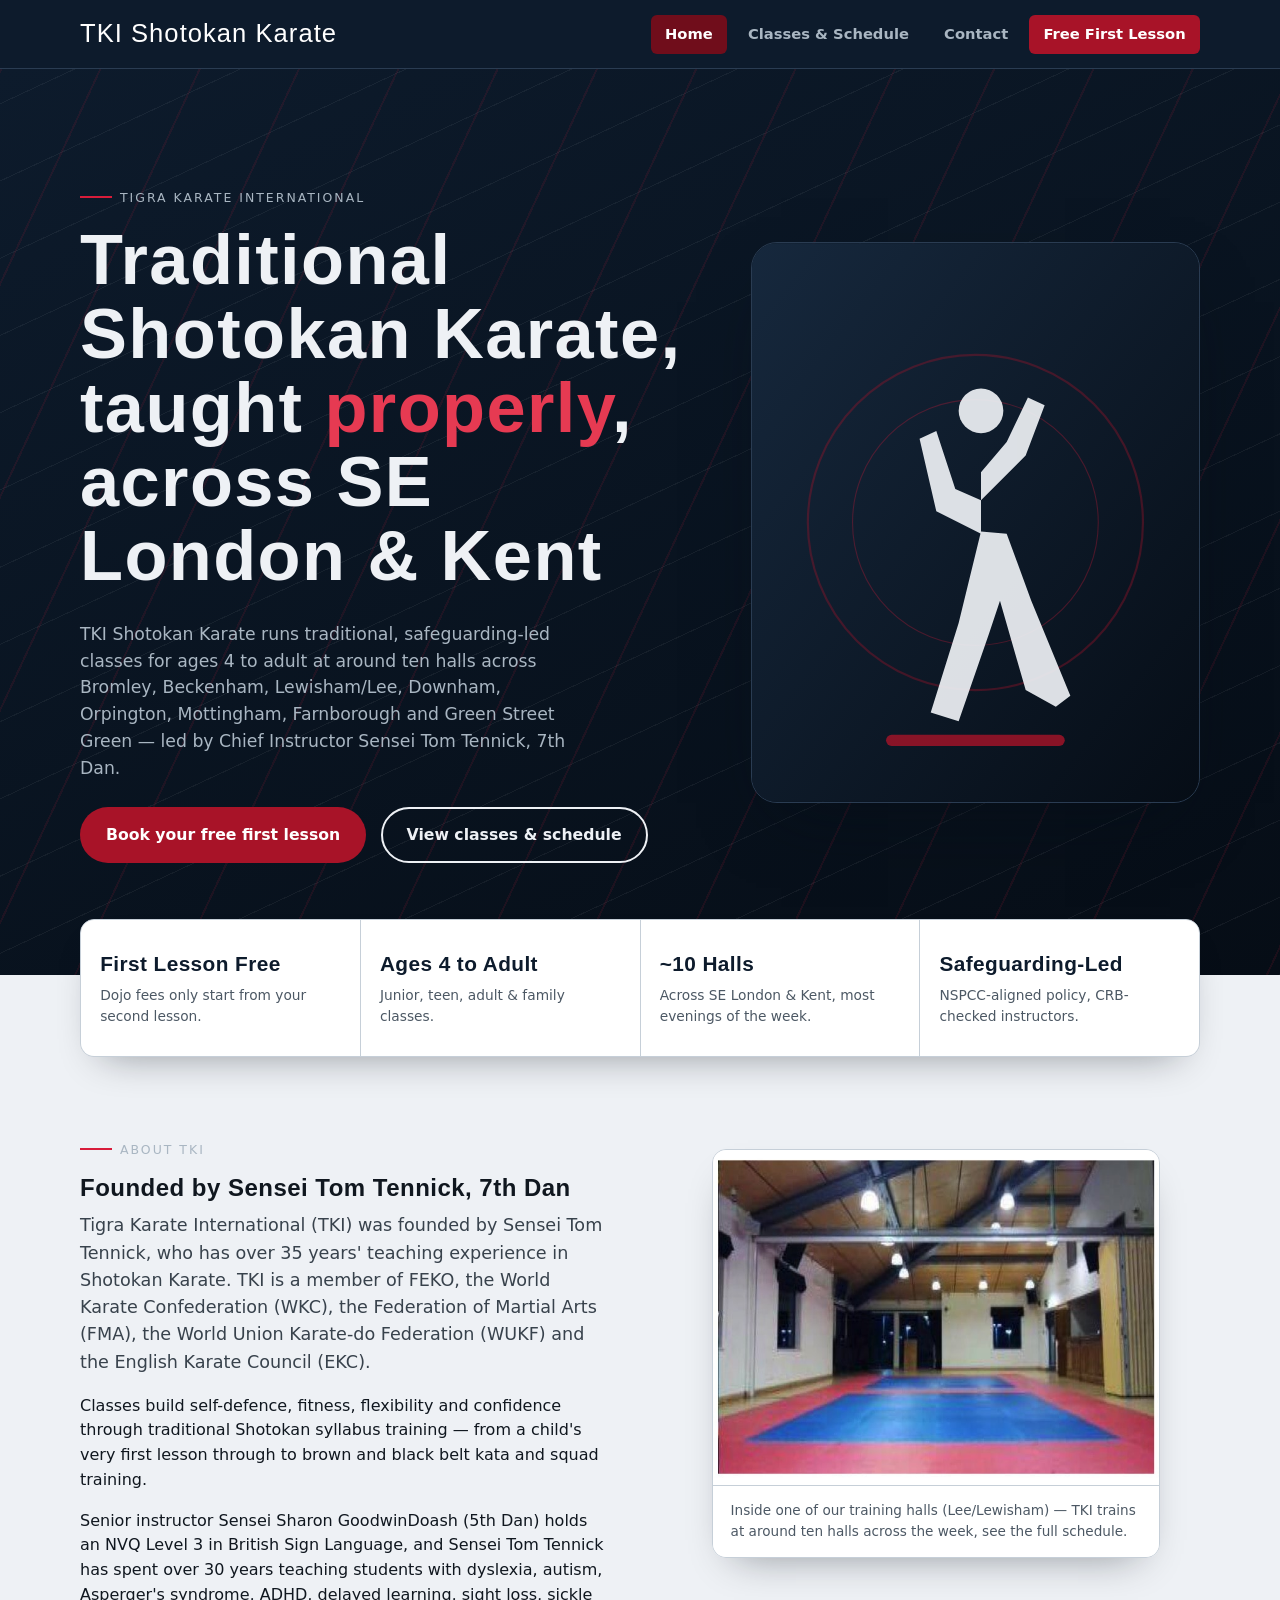
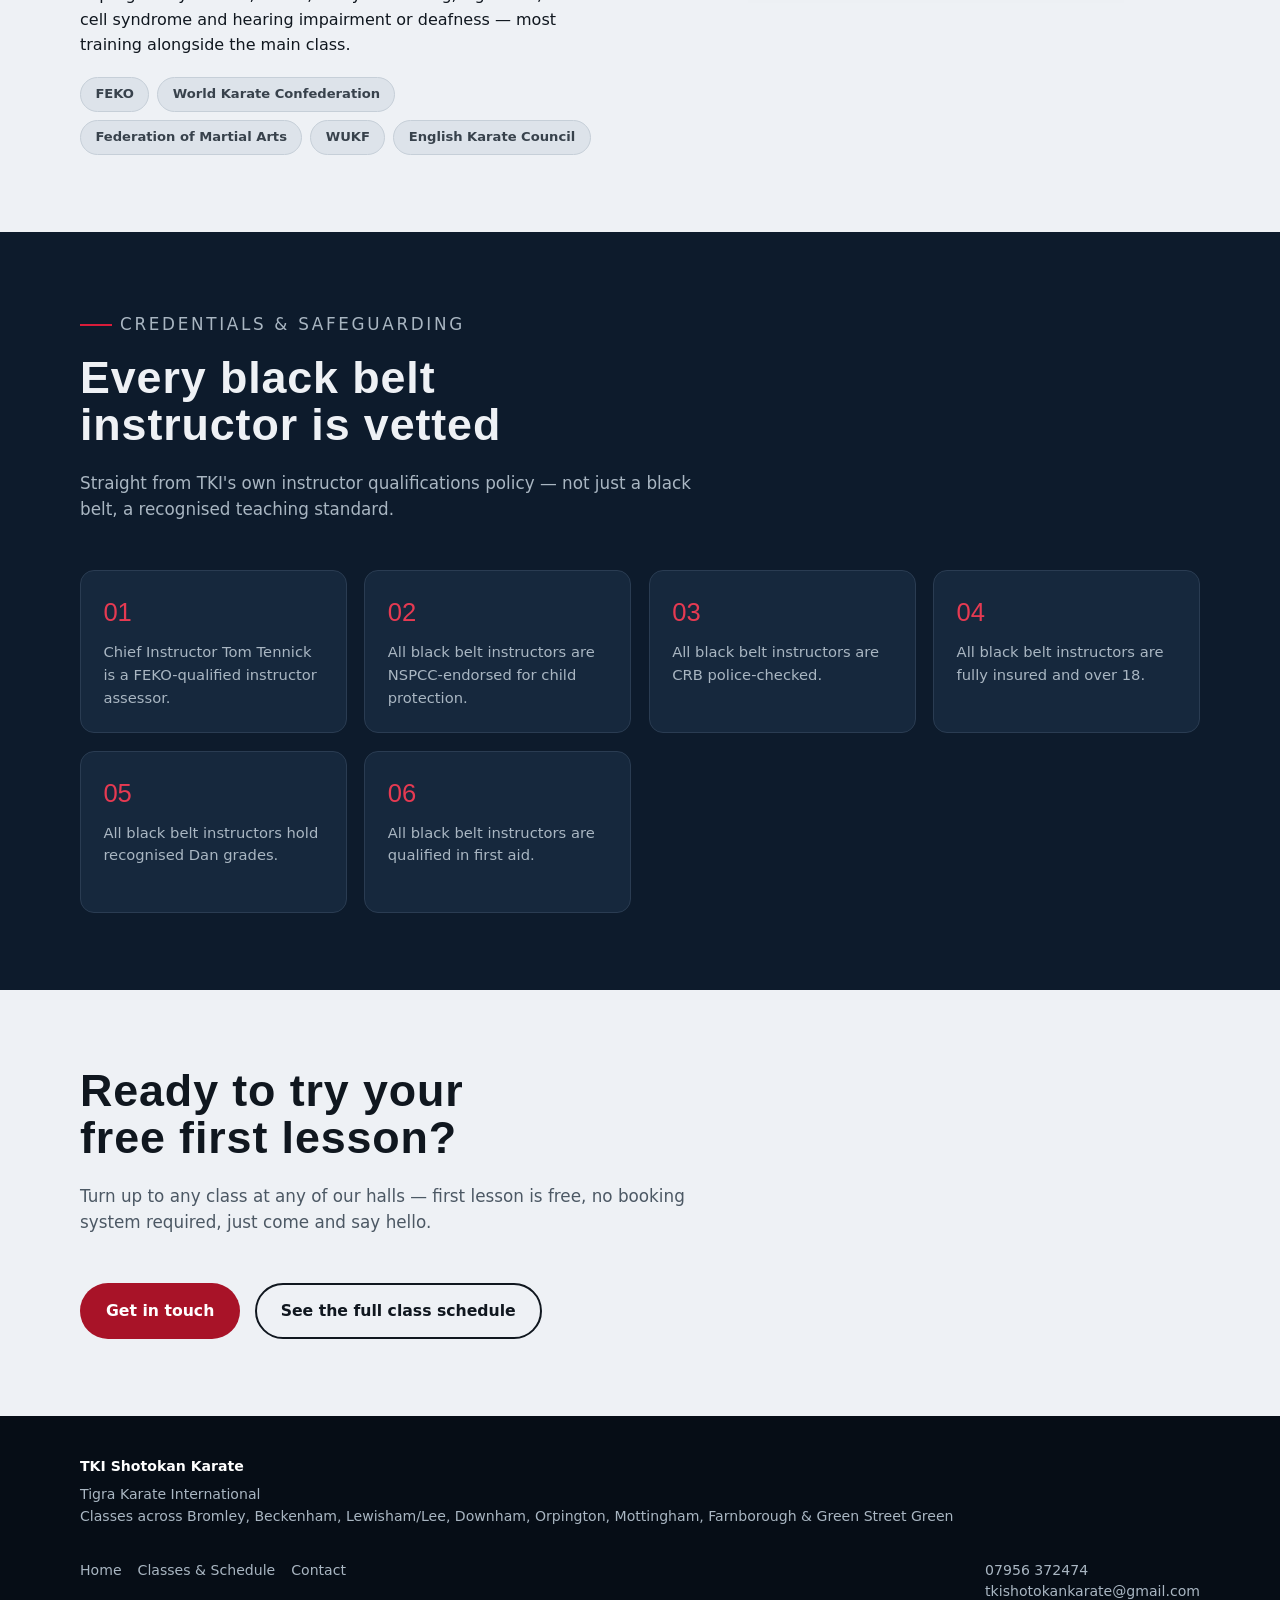
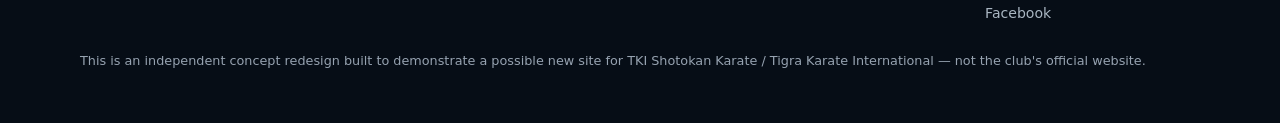
==== index.html @ 3ea0eb8d "Build TKI Shotokan Karate demo site (Home, Classes & Schedule, Contact) Independent concept redesign" ====
<!DOCTYPE html>
<html lang="en-GB">
<head>
<meta charset="UTF-8">
<meta name="viewport" content="width=device-width, initial-scale=1.0">
<title>TKI Shotokan Karate | Tigra Karate International — South East London &amp; Kent</title>
<meta name="description" content="Traditional Shotokan Karate for ages 4 to adult, taught by Sensei Tom Tennick (7th Dan) across Bromley, Beckenham, Lewisham/Lee, Downham, Orpington, Mottingham, Farnborough &amp; Green Street Green. First lesson free.">
<link rel="stylesheet" href="assets/css/style.css">
</head>
<body>
<a class="skip-link" href="#main">Skip to content</a>

<header class="site-header">
  <div class="container nav-row">
    <a class="brand" href="index.html">
      <span class="brand-mark">TKI Shotokan Karate</span>
    </a>
    <button class="nav-toggle" aria-expanded="false" aria-controls="primary-nav">
      <span aria-hidden="true">&#9776;</span>
      <span class="visually-hidden">Menu</span>
    </button>
    <ul class="nav-menu" id="primary-nav">
      <li><a href="index.html" aria-current="page">Home</a></li>
      <li><a href="classes.html">Classes &amp; Schedule</a></li>
      <li><a href="contact.html">Contact</a></li>
      <li><a class="nav-cta" href="contact.html">Free First Lesson</a></li>
    </ul>
  </div>
</header>

<main id="main">

  <section class="hero">
    <div class="container hero-grid">
      <div>
        <p class="eyebrow">Tigra Karate International</p>
        <h1>Traditional Shotokan Karate, taught <span>properly</span>, across SE London &amp; Kent</h1>
        <p class="hero-lede">TKI Shotokan Karate runs traditional, safeguarding-led classes for ages 4 to adult at around ten halls across Bromley, Beckenham, Lewisham/Lee, Downham, Orpington, Mottingham, Farnborough and Green Street Green — led by Chief Instructor Sensei Tom Tennick, 7th Dan.</p>
        <div class="btn-row" style="margin-top:1.6rem;">
          <a class="btn btn-primary" href="contact.html"><span class="btn-label">Book your free first lesson</span></a>
          <a class="btn btn-ghost" href="classes.html"><span class="btn-label">View classes &amp; schedule</span></a>
        </div>
      </div>
      <div class="hero-figure" aria-hidden="true">
        <svg viewBox="0 0 400 500" xmlns="http://www.w3.org/2000/svg" role="img" aria-label="Illustration of a karateka in a kata stance">
          <defs>
            <linearGradient id="bg" x1="0" y1="0" x2="1" y2="1">
              <stop offset="0" stop-color="#16283d"/>
              <stop offset="1" stop-color="#060d16"/>
            </linearGradient>
          </defs>
          <rect width="400" height="500" fill="url(#bg)"/>
          <circle cx="200" cy="250" r="150" fill="none" stroke="#a81328" stroke-width="2" opacity="0.35"/>
          <circle cx="200" cy="250" r="110" fill="none" stroke="#d81c3a" stroke-width="1" opacity="0.3"/>
          <!-- simplified karateka silhouette, front stance with rising block -->
          <g fill="#eef1f5" opacity="0.92">
            <circle cx="205" cy="150" r="20"/>
            <path d="M205 170 L205 260 L165 240 L150 175 L165 168 L182 220 L205 230 Z"/>
            <path d="M205 260 L205 230 L245 190 L262 145 L247 138 L228 178 L205 205 Z"/>
            <path d="M205 258 L185 340 L160 420 L185 428 L212 350 L222 320 L245 400 L272 415 L285 405 L250 320 L228 260 Z"/>
          </g>
          <rect x="120" y="440" width="160" height="10" rx="5" fill="#a81328" opacity="0.8"/>
        </svg>
      </div>
    </div>
  </section>

  <div class="container">
    <div class="highlight-strip" data-reveal>
      <div class="highlight-item">
        <strong>First Lesson Free</strong>
        <span>Dojo fees only start from your second lesson.</span>
      </div>
      <div class="highlight-item">
        <strong>Ages 4 to Adult</strong>
        <span>Junior, teen, adult &amp; family classes.</span>
      </div>
      <div class="highlight-item">
        <strong>~10 Halls</strong>
        <span>Across SE London &amp; Kent, most evenings of the week.</span>
      </div>
      <div class="highlight-item">
        <strong>Safeguarding-Led</strong>
        <span>NSPCC-aligned policy, CRB-checked instructors.</span>
      </div>
    </div>
  </div>

  <section>
    <div class="container two-col">
      <div data-reveal>
        <p class="eyebrow">About TKI</p>
        <h2>Founded by Sensei Tom Tennick, 7th Dan</h2>
        <p class="lede">Tigra Karate International (TKI) was founded by Sensei Tom Tennick, who has over 35 years' teaching experience in Shotokan Karate. TKI is a member of FEKO, the World Karate Confederation (WKC), the Federation of Martial Arts (FMA), the World Union Karate-do Federation (WUKF) and the English Karate Council (EKC).</p>
        <p>Classes build self-defence, fitness, flexibility and confidence through traditional Shotokan syllabus training — from a child's very first lesson through to brown and black belt kata and squad training.</p>
        <p>Senior instructor Sensei Sharon GoodwinDoash (5th Dan) holds an NVQ Level 3 in British Sign Language, and Sensei Tom Tennick has spent over 30 years teaching students with dyslexia, autism, Asperger's syndrome, ADHD, delayed learning, sight loss, sickle cell syndrome and hearing impairment or deafness — most training alongside the main class.</p>
        <ul class="pill-list">
          <li>FEKO</li>
          <li>World Karate Confederation</li>
          <li>Federation of Martial Arts</li>
          <li>WUKF</li>
          <li>English Karate Council</li>
        </ul>
      </div>
      <figure class="about-figure" data-reveal>
        <div class="frame">
          <img src="assets/img/lochaber-hall-dojo.jpg" alt="Empty training hall with red and blue karate mats laid out, wood-beamed ceiling, one of TKI's rented dojo halls" width="720" height="540">
        </div>
        <figcaption>Inside one of our training halls (Lee/Lewisham) — TKI trains at around ten halls across the week, see the full schedule.</figcaption>
      </figure>
    </div>
  </section>

  <section class="section-on-ink">
    <div class="container">
      <div class="section-head" data-reveal>
        <p class="eyebrow">Credentials &amp; safeguarding</p>
        <h2>Every black belt instructor is vetted</h2>
        <p>Straight from TKI's own instructor qualifications policy — not just a black belt, a recognised teaching standard.</p>
      </div>
      <div class="cred-grid" data-reveal>
        <div class="cred-card">
          <span class="num">01</span>
          <p>Chief Instructor Tom Tennick is a FEKO-qualified instructor assessor.</p>
        </div>
        <div class="cred-card">
          <span class="num">02</span>
          <p>All black belt instructors are NSPCC-endorsed for child protection.</p>
        </div>
        <div class="cred-card">
          <span class="num">03</span>
          <p>All black belt instructors are CRB police-checked.</p>
        </div>
        <div class="cred-card">
          <span class="num">04</span>
          <p>All black belt instructors are fully insured and over 18.</p>
        </div>
        <div class="cred-card">
          <span class="num">05</span>
          <p>All black belt instructors hold recognised Dan grades.</p>
        </div>
        <div class="cred-card">
          <span class="num">06</span>
          <p>All black belt instructors are qualified in first aid.</p>
        </div>
      </div>
    </div>
  </section>

  <section>
    <div class="container">
      <div class="section-head" data-reveal>
        <h2>Ready to try your free first lesson?</h2>
        <p>Turn up to any class at any of our halls — first lesson is free, no booking system required, just come and say hello.</p>
      </div>
      <div class="btn-row" data-reveal>
        <a class="btn btn-primary" href="contact.html"><span class="btn-label">Get in touch</span></a>
        <a class="btn btn-ghost on-paper" href="classes.html"><span class="btn-label">See the full class schedule</span></a>
      </div>
    </div>
  </section>

</main>

<footer class="site-footer">
  <div class="container footer-grid">
    <div>
      <p style="color:#fff; font-weight:700; margin-bottom:0.4rem;">TKI Shotokan Karate</p>
      <p style="margin:0;">Tigra Karate International</p>
      <p style="margin:0;">Classes across Bromley, Beckenham, Lewisham/Lee, Downham, Orpington, Mottingham, Farnborough &amp; Green Street Green</p>
    </div>
    <nav aria-label="Footer">
      <a href="index.html">Home</a>
      <a href="classes.html">Classes &amp; Schedule</a>
      <a href="contact.html">Contact</a>
    </nav>
    <div>
      <p style="margin:0;"><a href="tel:07956372474">07956 372474</a></p>
      <p style="margin:0;"><a href="mailto:tkishotokankarate@gmail.com">tkishotokankarate@gmail.com</a></p>
      <p style="margin:0;"><a href="https://www.facebook.com/TKI-Shotokan-Karate-135515973220878/">Facebook</a></p>
    </div>
  </div>
  <p class="footer-fine container">This is an independent concept redesign built to demonstrate a possible new site for TKI Shotokan Karate / Tigra Karate International — not the club's official website.</p>
</footer>

<script src="assets/js/main.js"></script>
</body>
</html>
---- assets/css/style.css ----
/* ==========================================================================
   TKI Shotokan Karate / Tigra Karate International — shared stylesheet
   Palette: deep navy + belt-crimson + cool paper (deliberately distinct
   from the cream/gold dojo palette used elsewhere in this workspace).
   ========================================================================== */

@view-transition {
  navigation: auto;
}

:root {
  --ink: #0d1b2c;
  --ink-soft: #16283d;
  --ink-deep: #060d16;
  --paper: #eef1f5;
  --paper-dim: #dde3ea;
  --paper-white: #ffffff;
  --text-on-paper: #10171f;
  --text-on-ink: #eef1f5;
  --muted: #4c5864;
  --muted-strong: #38424c;
  --muted-on-ink: #a9b6c2;
  --red: #a81328;
  --red-bright: #d81c3a;
  --red-deep: #700d1b;
  /* Large-text-only accent for dark backgrounds (hero emphasis word,
     cred-card numerals) — kept separate from --red-bright, which is
     tuned instead for white button text at 4.5:1 on hover. */
  --red-accent-on-dark: #e63a52;
  --line: #c6cfd8;
  --line-on-ink: #2a3c52;
  --focus: #1177ff;

  --font-display: "Bebas Neue", "Oswald", "Arial Narrow", sans-serif;
  --font-body: "Inter", "Segoe UI", system-ui, -apple-system, sans-serif;

  --radius-sm: 6px;
  --radius-md: 14px;
  --radius-lg: 26px;

  --shadow-card: 0 18px 40px -22px rgba(6, 13, 22, 0.45);
  --shadow-card-lg: 0 30px 70px -30px rgba(6, 13, 22, 0.55);
}

/* ---------- reset / base ---------- */
*, *::before, *::after {
  box-sizing: border-box;
}

html {
  scroll-behavior: smooth;
}

@media (prefers-reduced-motion: reduce) {
  html {
    scroll-behavior: auto;
  }
}

body {
  margin: 0;
  font-family: var(--font-body);
  background: var(--paper);
  color: var(--text-on-paper);
  line-height: 1.55;
  -webkit-font-smoothing: antialiased;
}

img {
  max-width: 100%;
  display: block;
}

a {
  color: inherit;
}

h1, h2, h3, h4 {
  font-family: var(--font-display);
  letter-spacing: 0.02em;
  line-height: 1.05;
  margin: 0 0 0.5em;
  text-wrap: balance;
}

p {
  margin: 0 0 1em;
}

ul, ol {
  padding-left: 1.2em;
}

.container {
  width: min(1120px, 100% - 2.5rem);
  margin-inline: auto;
}

section {
  padding-block: clamp(3rem, 6vw, 6rem);
}

/* text-bearing boxes: never let content escape */
.card,
.contact-block,
.price-card,
.nav-menu a,
.schedule-table td,
.schedule-table th,
.badge {
  box-sizing: border-box;
  overflow-wrap: anywhere;
}

.tabular {
  font-variant-numeric: tabular-nums;
}

/* ---------- skip link ---------- */
.skip-link {
  position: absolute;
  left: 1rem;
  top: -3rem;
  background: var(--red);
  color: #fff;
  padding: 0.6rem 1rem;
  border-radius: var(--radius-sm);
  z-index: 1000;
  transition: top 0.2s ease;
}

.skip-link:focus {
  top: 1rem;
}

.visually-hidden {
  position: absolute;
  width: 1px;
  height: 1px;
  padding: 0;
  margin: -1px;
  overflow: hidden;
  clip: rect(0, 0, 0, 0);
  white-space: nowrap;
  border: 0;
}

/* ---------- header / nav ---------- */
.site-header {
  position: sticky;
  top: 0;
  z-index: 100;
  background: var(--ink);
  color: var(--text-on-ink);
  border-bottom: 1px solid var(--line-on-ink);
}

.nav-row {
  display: flex;
  align-items: center;
  justify-content: space-between;
  gap: 1rem;
  padding-block: 0.9rem;
  min-height: 4rem;
}

.brand {
  display: flex;
  align-items: baseline;
  gap: 0.6rem;
  text-decoration: none;
  color: var(--text-on-ink);
  min-width: 0;
}

.brand-mark {
  font-family: var(--font-display);
  font-size: 1.6rem;
  letter-spacing: 0.04em;
  color: #fff;
  white-space: nowrap;
}

.brand-sub {
  font-size: 0.7rem;
  letter-spacing: 0.14em;
  text-transform: uppercase;
  color: var(--muted-on-ink);
  white-space: nowrap;
}

.nav-toggle {
  display: none;
  background: none;
  border: 1px solid var(--line-on-ink);
  border-radius: var(--radius-sm);
  color: var(--text-on-ink);
  padding: 0.5rem 0.7rem;
  font-size: 1rem;
  cursor: pointer;
}

.nav-menu {
  display: flex;
  align-items: center;
  gap: 0.4rem;
  list-style: none;
  margin: 0;
  padding: 0;
  min-width: 0;
}

.nav-menu a {
  display: inline-block;
  padding: 0.5rem 0.9rem;
  border-radius: var(--radius-sm);
  text-decoration: none;
  color: var(--muted-on-ink);
  font-size: 0.92rem;
  font-weight: 600;
  transition: color 0.15s ease, background-color 0.15s ease;
}

.nav-menu a:hover,
.nav-menu a:focus-visible {
  color: #fff;
  background: var(--ink-soft);
}

.nav-menu a[aria-current="page"] {
  color: #fff;
  background: var(--red-deep);
}

.nav-cta {
  background: var(--red) !important;
  color: #fff !important;
}

.nav-cta:hover,
.nav-cta:focus-visible {
  background: var(--red-bright) !important;
}

@media (max-width: 800px) {
  .nav-toggle {
    display: inline-flex;
  }

  .nav-menu {
    position: absolute;
    inset-inline: 0;
    top: 100%;
    flex-direction: column;
    align-items: stretch;
    background: var(--ink);
    border-bottom: 1px solid var(--line-on-ink);
    padding: 0.6rem;
    gap: 0.2rem;
    transform-origin: top;
    transform: scaleY(0);
    opacity: 0;
    pointer-events: none;
    transition: transform 0.2s ease, opacity 0.2s ease;
  }

  .site-header.nav-open .nav-menu {
    transform: scaleY(1);
    opacity: 1;
    pointer-events: auto;
  }

  .nav-menu a {
    padding: 0.8rem 1rem;
  }
}

/* ---------- buttons ---------- */
.btn {
  display: inline-flex;
  align-items: center;
  gap: 0.5rem;
  padding: 0.85rem 1.5rem;
  border-radius: 999px;
  font-weight: 700;
  font-size: 0.98rem;
  text-decoration: none;
  border: 2px solid transparent;
  cursor: pointer;
  white-space: nowrap;
}

.btn-primary {
  background: var(--red);
  color: #fff;
}

.btn-primary:hover,
.btn-primary:focus-visible {
  background: var(--red-bright);
}

.btn-ghost {
  border-color: currentColor;
  background: transparent;
  color: inherit;
}

.btn-ghost:hover,
.btn-ghost:focus-visible {
  background: rgb(255 255 255 / 0.08);
}

.btn-ghost.on-paper:hover,
.btn-ghost.on-paper:focus-visible {
  background: rgb(13 27 44 / 0.06);
}

.btn-row {
  display: flex;
  flex-wrap: wrap;
  gap: 0.9rem;
}

/* never animate transform on the hover-owning element; animate a child */
.btn-primary,
.btn-ghost {
  overflow: hidden;
  position: relative;
}

.btn-primary .btn-label,
.btn-ghost .btn-label {
  display: inline-block;
  transition: transform 0.18s ease;
}

.btn-primary:hover .btn-label,
.btn-ghost:hover .btn-label {
  transform: translateX(3px);
}

@media (prefers-reduced-motion: reduce) {
  .btn-primary .btn-label,
  .btn-ghost .btn-label {
    transition: none;
  }

  .btn-primary:hover .btn-label,
  .btn-ghost:hover .btn-label {
    transform: none;
  }
}

/* ---------- hero ---------- */
.hero {
  position: relative;
  background:
    linear-gradient(in oklch 155deg, var(--ink) 0%, var(--ink-deep) 100%);
  color: var(--text-on-ink);
  overflow: hidden;
  padding-block: clamp(3.5rem, 9vw, 7rem);
}

.hero::before {
  content: "";
  position: absolute;
  inset: 0;
  background-image:
    repeating-linear-gradient(115deg, rgb(216 28 58 / 0.10) 0 2px, transparent 2px 90px),
    repeating-linear-gradient(-25deg, rgb(255 255 255 / 0.05) 0 1px, transparent 1px 70px);
  pointer-events: none;
}

.hero-grid {
  position: relative;
  display: grid;
  gap: clamp(2rem, 6vw, 4rem);
  grid-template-columns: minmax(0, 1.15fr) minmax(0, 0.85fr);
  align-items: center;
}

@media (max-width: 900px) {
  .hero-grid {
    grid-template-columns: 1fr;
  }
}

.eyebrow {
  display: inline-flex;
  align-items: center;
  gap: 0.5rem;
  font-size: 0.78rem;
  letter-spacing: 0.16em;
  text-transform: uppercase;
  color: var(--muted-on-ink);
  margin-bottom: 1rem;
}

.eyebrow::before {
  content: "";
  width: 2rem;
  height: 2px;
  background: var(--red-bright);
  display: inline-block;
}

.hero h1 {
  font-size: clamp(2.6rem, 6vw, 4.4rem);
  margin-bottom: 0.4em;
}

.hero h1 span {
  color: var(--red-accent-on-dark);
}

.hero-lede {
  max-width: 46ch;
  color: var(--muted-on-ink);
  font-size: 1.08rem;
}

.hero-figure {
  position: relative;
  aspect-ratio: 4 / 5;
  border-radius: var(--radius-lg);
  overflow: hidden;
  box-shadow: var(--shadow-card-lg);
  border: 1px solid var(--line-on-ink);
}

.hero-figure svg {
  width: 100%;
  height: 100%;
  display: block;
}

/* ---------- quick highlight strip ---------- */
.highlight-strip {
  display: grid;
  grid-template-columns: repeat(4, minmax(0, 1fr));
  gap: 1px;
  background: var(--line);
  border: 1px solid var(--line);
  border-radius: var(--radius-md);
  overflow: hidden;
  margin-top: clamp(-3.5rem, -6vw, -2.5rem);
  position: relative;
  z-index: 2;
  box-shadow: var(--shadow-card);
}

@media (max-width: 760px) {
  .highlight-strip {
    grid-template-columns: repeat(2, minmax(0, 1fr));
  }
}

.highlight-item {
  background: var(--paper-white);
  padding: 1.4rem 1.2rem;
  min-height: 8.5rem;
  min-width: 0;
  display: flex;
  flex-direction: column;
  gap: 0.3rem;
  justify-content: center;
}

.highlight-item strong {
  font-family: var(--font-display);
  font-size: 1.3rem;
  letter-spacing: 0.02em;
  color: var(--ink);
}

.highlight-item span {
  font-size: 0.86rem;
  color: var(--muted);
}

/* ---------- section headings ---------- */
.section-head {
  max-width: 62ch;
  margin-bottom: clamp(2rem, 4vw, 3rem);
}

.section-head h2 {
  font-size: clamp(2rem, 4vw, 2.8rem);
}

.section-head p {
  color: var(--muted);
  font-size: 1.05rem;
}

.section-on-ink {
  background: var(--ink);
  color: var(--text-on-ink);
}

.section-on-ink .section-head p {
  color: var(--muted-on-ink);
}

/* ---------- about / two-col ---------- */
.two-col {
  display: grid;
  grid-template-columns: minmax(0, 1fr) minmax(0, 1fr);
  gap: clamp(2rem, 6vw, 4rem);
  align-items: start;
}

@media (max-width: 860px) {
  .two-col {
    grid-template-columns: 1fr;
  }
}

.about-figure {
  border-radius: var(--radius-md);
  overflow: hidden;
  box-shadow: var(--shadow-card);
  border: 1px solid var(--line);
}

.about-figure .frame {
  aspect-ratio: 4 / 3;
  overflow: hidden;
  max-width: 520px;
  margin-inline: auto;
}

.about-figure img {
  width: 100%;
  height: 100%;
  object-fit: cover;
}

.about-figure figcaption {
  padding: 0.9rem 1.1rem;
  font-size: 0.85rem;
  color: var(--muted);
  background: var(--paper-white);
  border-top: 1px solid var(--line);
}

.lede {
  font-size: 1.1rem;
  color: var(--muted-strong);
}

.pill-list {
  display: flex;
  flex-wrap: wrap;
  gap: 0.5rem;
  list-style: none;
  padding: 0;
  margin: 1.2rem 0 0;
}

.pill-list li {
  background: var(--paper-dim);
  border: 1px solid var(--line);
  border-radius: 999px;
  padding: 0.4rem 0.9rem;
  font-size: 0.82rem;
  font-weight: 600;
  color: var(--muted-strong);
  min-width: 0;
  overflow-wrap: anywhere;
}

/* ---------- credentials grid ---------- */
.cred-grid {
  display: grid;
  grid-template-columns: repeat(auto-fit, minmax(240px, 1fr));
  gap: 1.1rem;
  grid-auto-rows: 1fr;
}

.cred-card {
  background: var(--ink-soft);
  border: 1px solid var(--line-on-ink);
  border-radius: var(--radius-md);
  padding: 1.4rem;
  min-height: 9rem;
  min-width: 0;
  display: grid;
  grid-template-rows: auto 1fr;
  gap: 0.5rem;
}

.cred-card .num {
  font-family: var(--font-display);
  font-size: 1.6rem;
  color: var(--red-accent-on-dark);
}

.cred-card p {
  margin: 0;
  color: var(--muted-on-ink);
  font-size: 0.92rem;
  overflow-wrap: anywhere;
}

/* ---------- cards (class types) ---------- */
.card-grid {
  display: grid;
  grid-template-columns: repeat(auto-fit, minmax(260px, 1fr));
  gap: 1.4rem;
  grid-auto-rows: 1fr;
}

.card {
  background: var(--paper-white);
  border: 1px solid var(--line);
  border-radius: var(--radius-md);
  padding: 1.6rem;
  min-height: 12rem;
  min-width: 0;
  display: grid;
  grid-template-rows: auto auto 1fr;
  gap: 0.6rem;
  box-shadow: var(--shadow-card);
}

.card .tag {
  align-self: start;
  font-size: 0.72rem;
  letter-spacing: 0.1em;
  text-transform: uppercase;
  color: var(--red);
  font-weight: 700;
}

.card h3 {
  font-size: 1.4rem;
  margin: 0;
}

.card p {
  color: var(--muted);
  margin: 0;
  font-size: 0.95rem;
}

/* ---------- schedule table ---------- */
.table-scroll {
  overflow-x: auto;
  border-radius: var(--radius-md);
  border: 1px solid var(--line);
  scrollbar-width: thin;
  scrollbar-color: var(--red) var(--paper-dim);
}

.table-scroll::-webkit-scrollbar {
  height: 8px;
}

.table-scroll::-webkit-scrollbar-track {
  background: var(--paper-dim);
}

.table-scroll::-webkit-scrollbar-thumb {
  background: var(--red);
  border-radius: 999px;
}

.schedule-table {
  width: 100%;
  min-width: 780px;
  border-collapse: collapse;
  background: var(--paper-white);
  font-size: 0.92rem;
}

.schedule-table th,
.schedule-table td {
  text-align: left;
  padding: 0.85rem 1rem;
  border-bottom: 1px solid var(--line);
  min-width: 0;
}

.schedule-table thead th {
  background: var(--ink);
  color: var(--text-on-ink);
  font-family: var(--font-display);
  letter-spacing: 0.04em;
  font-weight: 400;
  font-size: 0.95rem;
  position: sticky;
  top: 0;
}

.schedule-table tbody tr:nth-child(even) {
  background: var(--paper);
}

.schedule-table tbody tr:hover {
  background: color-mix(in oklab, var(--red) 8%, var(--paper-white));
}

/* ---------- pricing ---------- */
.price-grid {
  display: grid;
  grid-template-columns: repeat(auto-fit, minmax(230px, 1fr));
  gap: 1.2rem;
}

.price-card {
  background: var(--paper-white);
  border: 1px solid var(--line);
  border-radius: var(--radius-md);
  padding: 1.5rem;
  min-height: 8rem;
  min-width: 0;
  display: flex;
  flex-direction: column;
  gap: 0.4rem;
}

.price-card .amount {
  font-family: var(--font-display);
  font-size: 2.1rem;
  color: var(--ink);
}

.price-card .amount sup {
  font-size: 0.9rem;
  color: var(--muted);
}

.price-card p {
  margin: 0;
  color: var(--muted);
  font-size: 0.9rem;
  overflow-wrap: anywhere;
}

.price-note {
  font-size: 0.85rem;
  color: var(--muted);
  margin-top: 1.2rem;
}

/* ---------- FAQ ---------- */
.faq {
  border: 1px solid var(--line);
  border-radius: var(--radius-md);
  background: var(--paper-white);
  padding: 0.4rem 1.4rem;
  margin-bottom: 0.8rem;
}

.faq summary {
  cursor: pointer;
  padding: 1rem 0;
  font-weight: 700;
  list-style: none;
  display: flex;
  align-items: center;
  justify-content: space-between;
  gap: 1rem;
}

.faq summary::-webkit-details-marker {
  display: none;
}

.faq summary::after {
  content: "+";
  font-family: var(--font-display);
  font-size: 1.4rem;
  color: var(--red);
  flex-shrink: 0;
}

.faq[open] summary::after {
  content: "\2212";
}

.faq p {
  color: var(--muted);
  padding-bottom: 1.1rem;
  margin: 0;
}

/* :has() sibling styling for the faq group container */
.faq-list:has(.faq[open]) .faq:not([open]) {
  opacity: 0.75;
}

/* ---------- contact ---------- */
.contact-grid {
  display: grid;
  grid-template-columns: minmax(0, 1fr) minmax(0, 1fr);
  gap: clamp(2rem, 5vw, 3.5rem);
  align-items: start;
}

@media (max-width: 860px) {
  .contact-grid {
    grid-template-columns: 1fr;
  }
}

.contact-block {
  background: var(--ink-soft);
  border: 1px solid var(--line-on-ink);
  border-radius: var(--radius-md);
  padding: 1.6rem;
  min-width: 0;
}

.contact-block h3 {
  font-size: 1.1rem;
  color: var(--muted-on-ink);
  text-transform: uppercase;
  letter-spacing: 0.08em;
  margin-bottom: 0.6rem;
}

.contact-block a,
.contact-block .value {
  font-size: 1.3rem;
  font-weight: 700;
  color: #fff;
  text-decoration: none;
  overflow-wrap: anywhere;
  display: inline-block;
}

.contact-block a:hover,
.contact-block a:focus-visible {
  color: var(--red-bright);
}

.venue-card {
  background: var(--paper-white);
  border: 1px solid var(--line);
  border-radius: var(--radius-md);
  padding: 1.6rem;
  min-width: 0;
}

.venue-card h3 {
  margin-bottom: 0.3rem;
}

.venue-card address {
  font-style: normal;
  color: var(--muted);
  margin-bottom: 0.8rem;
  overflow-wrap: anywhere;
}

/* ---------- footer ---------- */
.site-footer {
  background: var(--ink-deep);
  color: var(--muted-on-ink);
  padding-block: 2.5rem;
  font-size: 0.88rem;
}

.footer-grid {
  display: flex;
  flex-wrap: wrap;
  gap: 2rem;
  justify-content: space-between;
  align-items: flex-start;
}

.footer-grid nav {
  display: flex;
  flex-wrap: wrap;
  gap: 1rem;
}

.footer-grid a {
  color: var(--muted-on-ink);
  text-decoration: none;
}

.footer-grid a:hover,
.footer-grid a:focus-visible {
  color: #fff;
}

.footer-fine {
  margin-top: 1.6rem;
  color: #96a2b0;
  font-size: 0.8rem;
}

/* ---------- scroll reveal ---------- */
[data-reveal] {
  opacity: 0;
  transform: translateY(18px);
  transition: opacity 0.6s ease, transform 0.6s ease;
}

[data-reveal].is-visible {
  opacity: 1;
  transform: none;
}

@media (prefers-reduced-motion: reduce) {
  [data-reveal] {
    opacity: 1;
    transform: none;
    transition: none;
  }
}

/* ---------- focus ---------- */
:focus-visible {
  outline: 3px solid var(--focus);
  outline-offset: 2px;
}
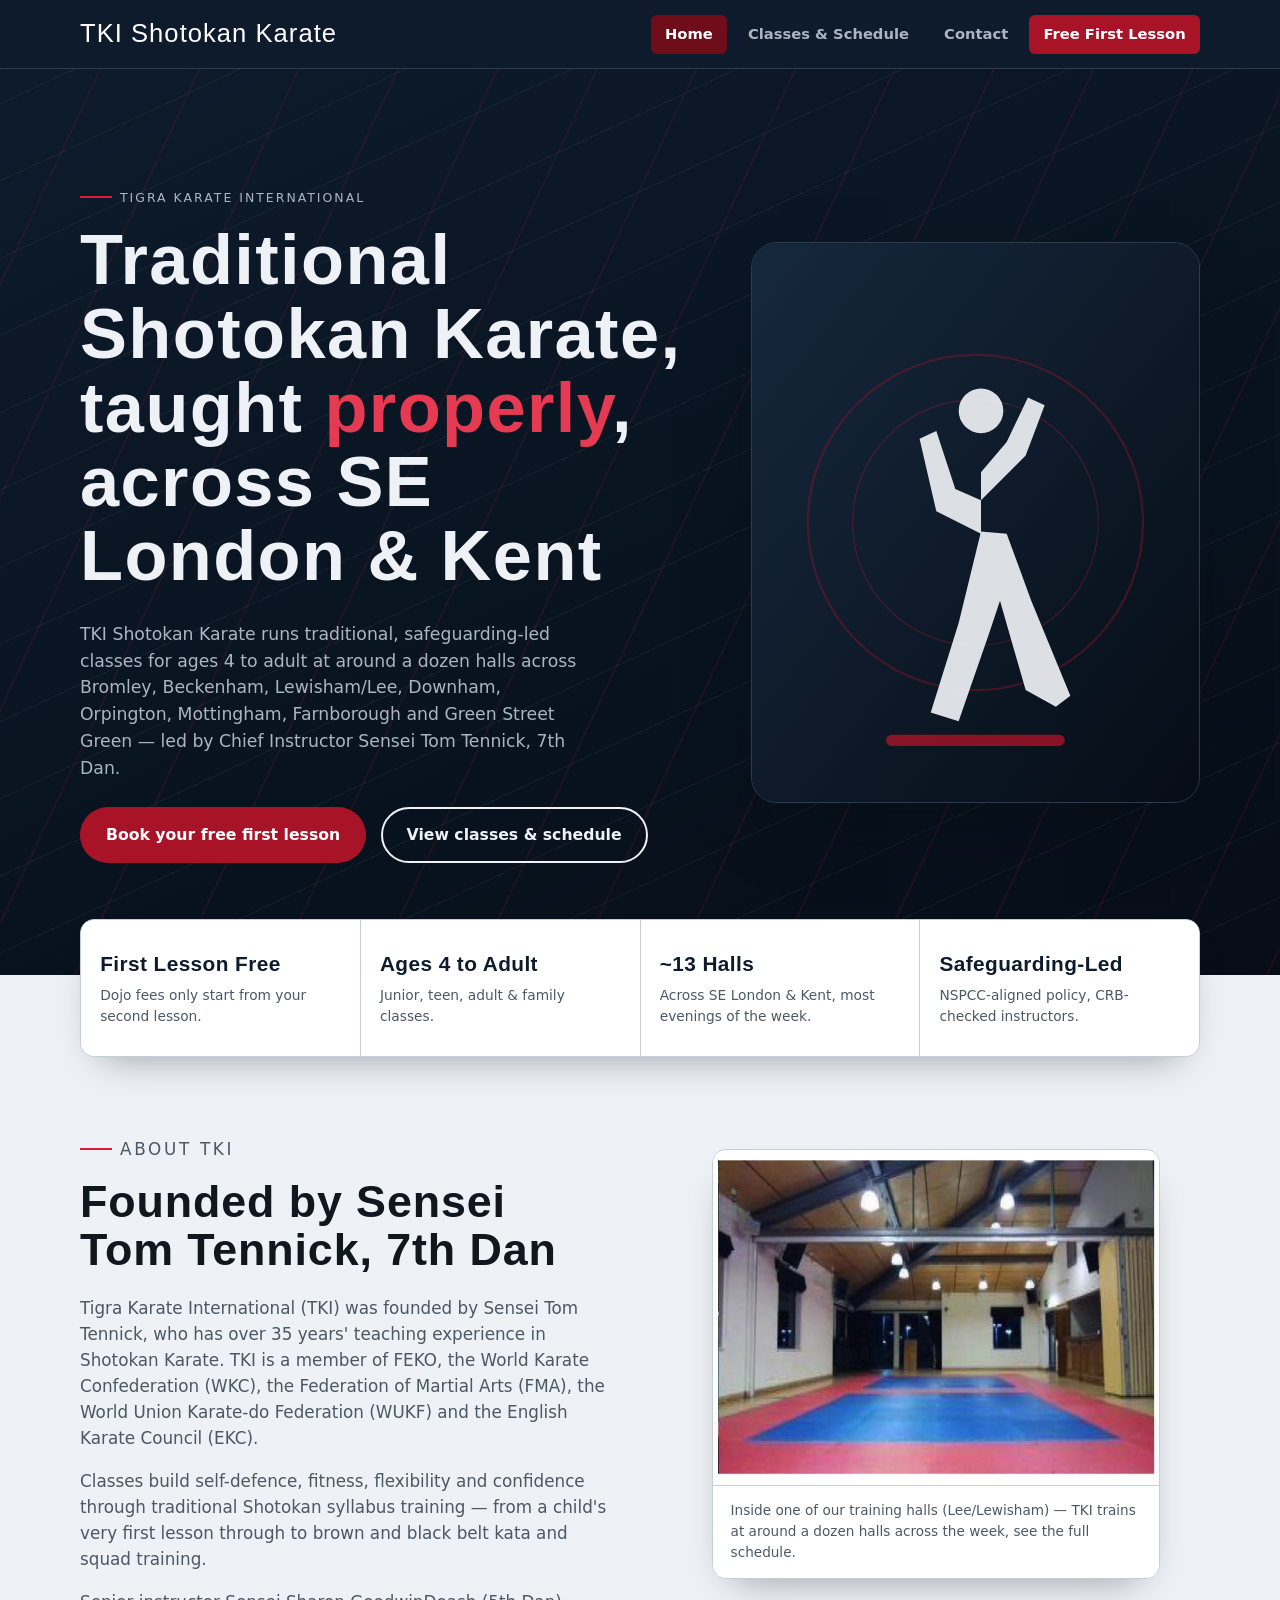
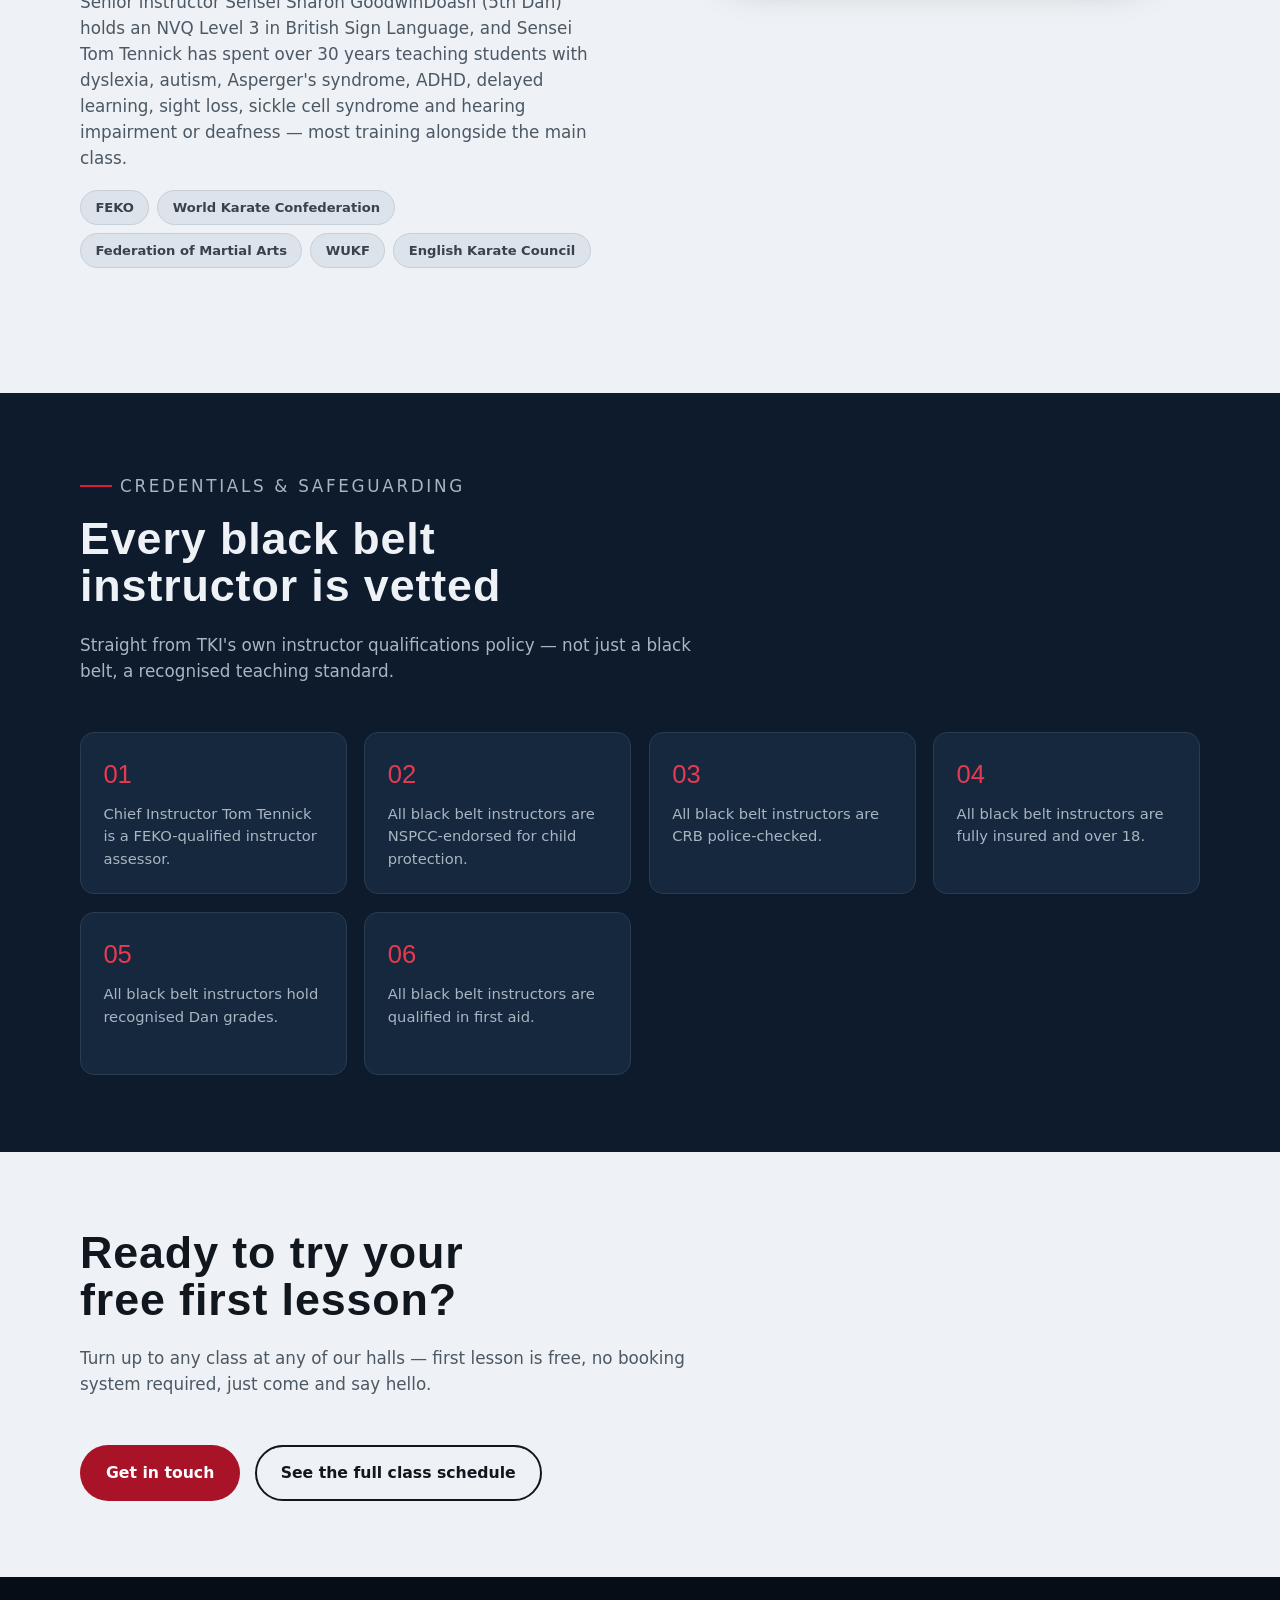
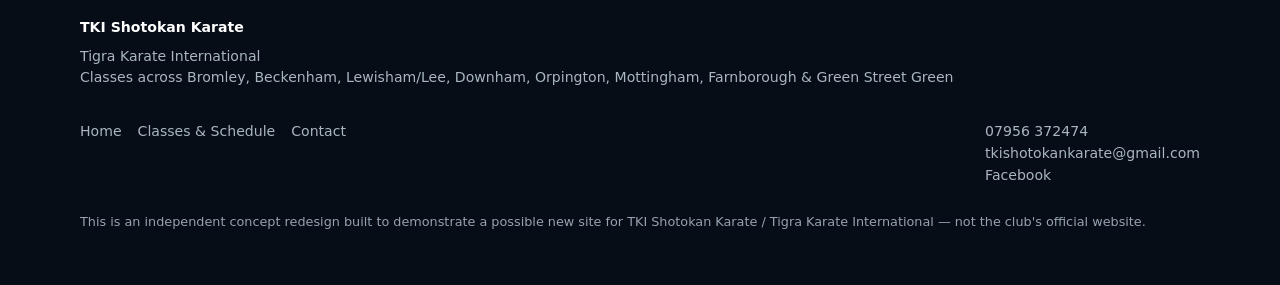
==== commit 9b1a0f5a: "Fix contrast-inheritance bugs in schedule table, FAQ, and eyebrow label Give .schedule-table td/th a" ====
--- a/index.html
+++ b/index.html
@@ -35,7 +35,7 @@
       <div>
         <p class="eyebrow">Tigra Karate International</p>
         <h1>Traditional Shotokan Karate, taught <span>properly</span>, across SE London &amp; Kent</h1>
-        <p class="hero-lede">TKI Shotokan Karate runs traditional, safeguarding-led classes for ages 4 to adult at around ten halls across Bromley, Beckenham, Lewisham/Lee, Downham, Orpington, Mottingham, Farnborough and Green Street Green — led by Chief Instructor Sensei Tom Tennick, 7th Dan.</p>
+        <p class="hero-lede">TKI Shotokan Karate runs traditional, safeguarding-led classes for ages 4 to adult at around a dozen halls across Bromley, Beckenham, Lewisham/Lee, Downham, Orpington, Mottingham, Farnborough and Green Street Green — led by Chief Instructor Sensei Tom Tennick, 7th Dan.</p>
         <div class="btn-row" style="margin-top:1.6rem;">
           <a class="btn btn-primary" href="contact.html"><span class="btn-label">Book your free first lesson</span></a>
           <a class="btn btn-ghost" href="classes.html"><span class="btn-label">View classes &amp; schedule</span></a>
@@ -76,7 +76,7 @@
         <span>Junior, teen, adult &amp; family classes.</span>
       </div>
       <div class="highlight-item">
-        <strong>~10 Halls</strong>
+        <strong>~13 Halls</strong>
         <span>Across SE London &amp; Kent, most evenings of the week.</span>
       </div>
       <div class="highlight-item">
@@ -88,7 +88,7 @@
 
   <section>
     <div class="container two-col">
-      <div data-reveal>
+      <div class="section-head" data-reveal>
         <p class="eyebrow">About TKI</p>
         <h2>Founded by Sensei Tom Tennick, 7th Dan</h2>
         <p class="lede">Tigra Karate International (TKI) was founded by Sensei Tom Tennick, who has over 35 years' teaching experience in Shotokan Karate. TKI is a member of FEKO, the World Karate Confederation (WKC), the Federation of Martial Arts (FMA), the World Union Karate-do Federation (WUKF) and the English Karate Council (EKC).</p>
@@ -106,7 +106,7 @@
         <div class="frame">
           <img src="assets/img/lochaber-hall-dojo.jpg" alt="Empty training hall with red and blue karate mats laid out, wood-beamed ceiling, one of TKI's rented dojo halls" width="720" height="540">
         </div>
-        <figcaption>Inside one of our training halls (Lee/Lewisham) — TKI trains at around ten halls across the week, see the full schedule.</figcaption>
+        <figcaption>Inside one of our training halls (Lee/Lewisham) — TKI trains at around a dozen halls across the week, see the full schedule.</figcaption>
       </figure>
     </div>
   </section>
--- a/assets/css/style.css
+++ b/assets/css/style.css
@@ -681,6 +681,7 @@
   padding: 0.85rem 1rem;
   border-bottom: 1px solid var(--line);
   min-width: 0;
+  color: var(--text-on-paper);
 }
 
 .schedule-table thead th {
@@ -750,6 +751,7 @@
   border: 1px solid var(--line);
   border-radius: var(--radius-md);
   background: var(--paper-white);
+  color: var(--text-on-paper);
   padding: 0.4rem 1.4rem;
   margin-bottom: 0.8rem;
 }
